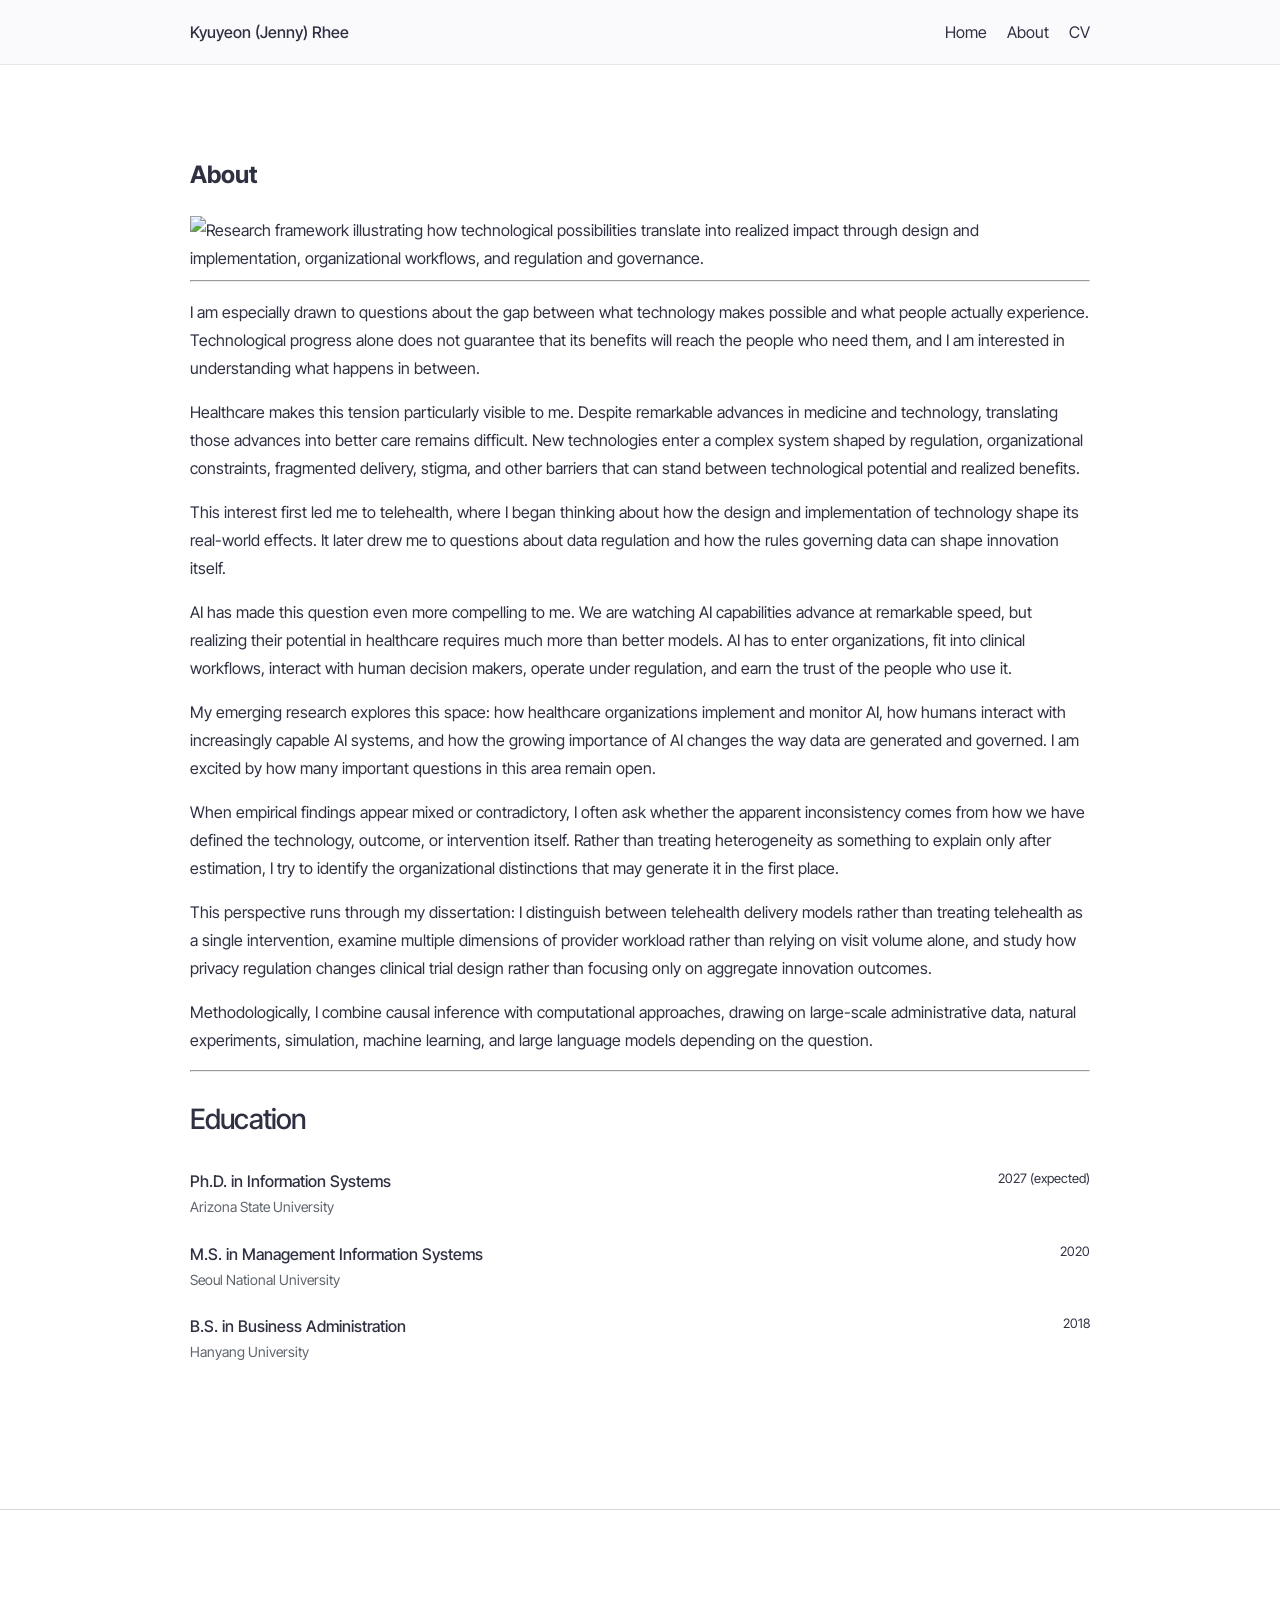
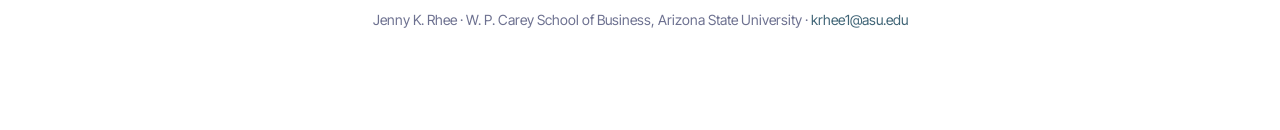
==== about.html @ e957ba24 "Create about.html" ====
<!DOCTYPE html>
<html lang="en">

<head>
  <meta charset="UTF-8" />
  <meta name="viewport" content="width=device-width, initial-scale=1.0" />

  <title>About | Kyuyeon (Jenny) Rhee</title>

  <meta
    name="description"
    content="About Kyuyeon (Jenny) Rhee, Ph.D. candidate in Information Systems at Arizona State University."
  />

  <meta name="author" content="Kyuyeon Jenny Rhee" />

  <!-- Fonts -->
  <link rel="preconnect" href="https://fonts.googleapis.com" />
  <link rel="preconnect" href="https://fonts.gstatic.com" crossorigin />

  <link
    href="https://fonts.googleapis.com/css2?family=Inter+Tight:wght@100..900&display=swap"
    rel="stylesheet"
  />

  <!-- Main CSS -->
  <link rel="stylesheet" href="css/style.css" />

  <!-- Font Awesome -->
  <link
    rel="stylesheet"
    href="https://cdnjs.cloudflare.com/ajax/libs/font-awesome/6.5.0/css/all.min.css"
  />

  <!-- Favicon -->
  <link rel="icon" type="image/png" sizes="96x96" href="favicon-96x96.png" />
  <link rel="apple-touch-icon" href="apple-touch-icon.png" />
  <link rel="icon" type="image/png" sizes="192x192" href="icon-192.png" />
  <link rel="icon" type="image/png" sizes="512x512" href="icon-512.png" />
</head>


<body>

  <!-- Navigation -->
  <nav>
    <div class="nav-inner">

      <a href="index.html" class="nav-brand">
        Kyuyeon (Jenny) Rhee
      </a>

      <ul class="nav-links">
        <li>
          <a href="index.html">Home</a>
        </li>

        <li>
          <a href="about.html" class="active">About</a>
        </li>

        <li>
          <a href="cv.html">CV</a>
        </li>
      </ul>

    </div>
  </nav>


  <!-- Main Content -->
  <main class="page-content">

    <div class="container">

      <section class="about-page fade-in">

        <h1>About</h1>

<div class="about-framework">
  <img
    src="images/research-framework.png"
    alt="Research framework illustrating how technological possibilities translate into realized impact through design and implementation, organizational workflows, and regulation and governance."
  />
</div>

<hr class="about-divider">

        <div class="about-placeholder">

          <p>
            I am especially drawn to questions about the gap between what technology makes possible and what people actually experience. Technological progress alone does not guarantee that its benefits will reach the people who need them, and I am interested in understanding what happens in between.
          </p>

          <p>
            Healthcare makes this tension particularly visible to me. Despite remarkable advances in medicine and technology, translating those advances into better care remains difficult. New technologies enter a complex system shaped by regulation, organizational constraints, fragmented delivery, stigma, and other barriers that can stand between technological potential and realized benefits. 
          </p>

          <p>
            This interest first led me to telehealth, where I began thinking about how the design and implementation of technology shape its real-world effects. It later drew me to questions about data regulation and how the rules governing data can shape innovation itself.
          </p>

          <p>
            AI has made this question even more compelling to me. We are watching AI capabilities advance at remarkable speed, but realizing their potential in healthcare requires much more than better models. AI has to enter organizations, fit into clinical workflows, interact with human decision makers, operate under regulation, and earn the trust of the people who use it. 
          </p>

          <p>
            My emerging research explores this space: how healthcare organizations implement and monitor AI, how humans interact with increasingly capable AI systems, and how the growing importance of AI changes the way data are generated and governed. I am excited by how many important questions in this area remain open.
          </p>

          <p>
            When empirical findings appear mixed or contradictory, I often ask whether the apparent inconsistency comes from how we have defined the technology, outcome, or intervention itself. Rather than treating heterogeneity as something to explain only after estimation, I try to identify the organizational distinctions that may generate it in the first place.
          </p>

          <p>
            This perspective runs through my dissertation: I distinguish between telehealth delivery models rather than treating telehealth as a single intervention, examine multiple dimensions of provider workload rather than relying on visit volume alone, and study how privacy regulation changes clinical trial design rather than focusing only on aggregate innovation outcomes.
          </p>

          <p>
            Methodologically, I combine causal inference with computational approaches, drawing on large-scale administrative data, natural experiments, simulation, machine learning, and large language models depending on the question.
          </p>
        </div>


        <hr class="about-divider">

          <section class="about-education">
            <h2>Education</h2>

            <div class="edu-item">
              <div class="edu-main">
                <div class="edu-degree">Ph.D. in Information Systems</div>
                <div class="edu-school">Arizona State University</div>
              </div>
              <div class="edu-year">2027 (expected)</div>
            </div>

            <div class="edu-item">
              <div class="edu-main">
                <div class="edu-degree">M.S. in Management Information Systems</div>
                <div class="edu-school">Seoul National University</div>
              </div>
              <div class="edu-year">2020</div>
            </div>

            <div class="edu-item">
              <div class="edu-main">
                <div class="edu-degree">B.S. in Business Administration</div>
                <div class="edu-school">Hanyang University</div>
              </div>
              <div class="edu-year">2018</div>
            </div>
        
              </section>

            </div>

          </main>


  <!-- Footer -->
  <footer>
    <div class="container">

      <p>
        Jenny K. Rhee · W. P. Carey School of Business,
        Arizona State University ·
        <a href="mailto:krhee1@asu.edu">
          krhee1@asu.edu
        </a>
      </p>

    </div>
  </footer>


  <!-- Fade-in animation -->
  <script>
    const observer = new IntersectionObserver((entries) => {
      entries.forEach((entry) => {
        if (entry.isIntersecting) {
          entry.target.classList.add("visible");
          observer.unobserve(entry.target);
        }
      });
    }, {
      threshold: 0.15
    });

    document.querySelectorAll(".fade-in").forEach((el) => {
      observer.observe(el);
    });
  </script>

</body>

</html>
---- css/style.css ----
:root {
  --section-spacing: 64px;

  /* Base */
  --color-bg: #FFFFFF; /* white */
  --color-surface: #FFFFFF;
  --color-surface-muted: #FAFAFA;

  /* Text */
  --color-text: #2F3142; /* charcoal */
  --color-text-muted: #6D7190; /* light charcoal */
  --color-text-subtle: #9A9AA7; /* gray */

  /* Accent */
  --color-accent: #5F7595; /* dusty blue */
  --color-accent-strong: #4E6484; /* terracotta */

  /* Borders */
  --color-border: #E5E7EB; /* light grayish blue */
  --color-border-soft: #E1E5EC; /* light cyan blue */
  --color-border-subtle: #ECEEF2; /* light cyan blue */

  /* Effects */
  --color-overlay: rgba(0, 0, 0, 0.35);
}

body {
  margin: 0;
  font-family: 'Inter Tight', -apple-system, BlinkMacSystemFont, 
    'Segoe UI', Roboto, sans-serif;
  color: var(--color-text);
  background-color: var(--color-bg);
  padding-top: 70px;
  font-weight: 400;
  line-height: 1.75;
}

.container {
  width: min(900px, calc(100% - 80px));
  margin: 0 auto;
  /* padding: 60px 24px; */
  padding: 64px 0;
}


section {
  margin-top: var(--section-spacing);
}

section:first-of-type {
  margin-top: 0;
}


/* Navigation */
nav {
  top: 0;
  width: 100%;

  position: fixed;

  backdrop-filter: blur(8px);
  background-color: rgba(250, 250, 252, 0.88);

  border-bottom: 1px solid var(--color-border);
  z-index: 1000;
}

.nav-inner {
  width: min(900px, calc(100% - 80px));
  margin: 0 auto;
  display: flex;
  justify-content: space-between;
  align-items: center;
  padding: 18px 0;
}

.nav-brand {
  color: var(--color-text);
  text-decoration: none;
  font-weight: 500;
}

.nav-links {
  list-style: none;
  display: flex;
  gap: 20px;
  margin: 0;
  padding: 0;
}

.nav-links a {
  color: var(--color-text);
  text-decoration: none;
}

.nav-links a,
.contact-links a {
  transition: color 0.2s ease;
}

.nav-links a:hover {
  color: var(--color-accent);
}


section {
  margin-top: 80px;
}

section:first-of-type {
  margin-top: 0;
}

/* Hero Section */
.home-layout {
  display: grid;
  grid-template-columns: 190px minmax(0, 1fr);
  gap: 42px;
  align-items: start;
}

.home-photo {
  display: flex;
  flex-direction: column;
  align-items: center;
}


.home-photo img {
  width: 190px;
  display: block;
  border-radius: 16px;
  box-shadow: 0 7px 18px rgba(0,0,0,0.07);
}

.home-main {
  min-width: 0;
}

.home-info {
  flex: 1;
  min-width: 0;
  padding-top: 8px;
}

.home-info h1 {
  margin-top: 0;
  margin-bottom: 6px;
  font-size: 2rem;
  font-weight: 500;
  letter-spacing: -0.055em;
  line-height: 1.05;
  color: var(--color-accent-strong);
}

.title,
.affiliation {
  font-weight: 300;
  letter-spacing: -0.01em;
  line-height: 1.25;
  color: var(--color-text);
}

.title {
  margin: 0 0 2px;
  font-size: 18px;
}

.affiliation {
  margin: 0;
}

.committee {
  margin: 4px 0 0;
  font-weight: 300;
  line-height: 1.4;
}

.job-market {
  margin: 4px 0 0;
  font-weight: 500;
  line-height: 1.35;
  color: var(--color-accent-strong);
}

h1,h2,h3,h4,h5,h6 {
    font-family: inherit;
}

h2 {
  color: var(--color-muted);
  font-weight: 500;
  position: relative;
  font-size: 1.75rem;
  letter-spacing: -0.03em;
}



.bio {
  margin-top: 22px;
  max-width: 820px;
  font-size: 17px;
  font-weight: 300;
  line-height: 1.55;
  letter-spacing: -0.015em;
  color: var(--color-text);
}

.bio p {
  margin: 0 0 18px;
}

.bio strong {
  font-weight: 500;
}

.bio + .bio {
  margin-top: 14px;
}

.contact-note {
  margin-top: 20px;
  font-size: 14px;
  color: var(--color-text-muted);
  line-height: 1.6;
}

/* Buttons / Links */
.contact-links {
  margin-top: 18px;
  display: flex;
  gap: 18px;
}
.contact-links a {
  text-decoration: none;
  color: var(--color-accent);
  font-weight: 500;
  transition: color 0.2s ease, opacity 0.2s ease;
}

.contact-links a:hover {
  color: var(--color-accent-strong);
  text-decoration: underline;
}

/* Sections */

.home-section h2 {
  color: #3F6476;
  font-weight: 500;
  position: relative;
}

.home-section h2::after {
  content: "";
  display: block;
  width: 32px;
  height: 2px;
  background: #DDE5EA;
  margin-top: 6px;
}

/* Research */
.research-item {
  line-height: 1.6;
}

.research-summary {
  margin-top: 10px;
  color: #4A4F55;
}


.section-divider {
  width: 60%;
  margin: 40px auto;
  border-top: 1px solid var(--color-border-subtle);
}

/* Footer */
footer {
  margin-top: 60px;
  padding: 20px;
  text-align: center;
  font-size: 14px;
  color: var(--color-text-muted);
  border-top: 1px solid #D8DAD6;
}

footer a {
  color: #3F6476;
  text-decoration: none;
}

footer a:hover {
  text-decoration: underline;
}

/* Responsive */
@media (max-width: 768px) {
  nav {
    backdrop-filter: blur(6px);
  }

  .nav-inner {
    width: calc(100% - 32px);
    padding: 12px 0;
    align-items: flex-start;
  }

  .nav-brand {
    font-size: 0.95rem;
    line-height: 1.2;
  }

  .nav-links {
    gap: 6px;
  }

  .nav-links a {
    font-size: 0.95rem;
    line-height: 1.2;
  }
  .nav-menu-overlay {
    padding: 12px 16px;
  }

  .nav-menu-content {
    padding: 12px 0;
  }
  .home-hero {
    flex-direction: column;
    align-items: center;
  }

  .home-photo img {
    width: 175px;
  }
  body {
    padding-top: 56px;
  }
  }
}

/* Animations */
.fade-in {
  opacity: 0;
  transform: translateY(10px);
  transition: opacity 0.8s ease, transform 0.8s ease;
}

.fade-in.visible {
  opacity: 1;
  transform: translateY(0);
}

@keyframes fadeIn {
  to {
    opacity: 1;
    transform: translateY(0);
  }
}

.topic-chips {
  margin-top: 18px;
  display: flex;
  flex-wrap: wrap;
  gap: 10px;
}

.chip {
  font-size: 11.5px;
  letter-spacing: 0.05em;
  text-transform: uppercase;
  color: var(--color-text-muted);
}

.chip::after {
  content: "·";
  margin-left: 10px;
  color: #B8C2D0;
}

.chip:last-child::after {
  content: "";
}

.education {
  margin-top: 50px;
}

.edu-item {
  display: flex;
  justify-content: space-between;
  align-items: flex-start;
  margin-bottom: 20px;
}

.edu-main {
  max-width: 75%;
}

.edu-degree {
  font-weight: 500;
}

.edu-school {
  font-size: 14px;
  color: #5F656B;
}

.edu-year {
  font-size: 13px;
}

<!--research-->
.research-list {
  display: flex;
  flex-direction: column;
}

.research-card {
  margin-bottom: 28px;
  padding: 28px 30px 24px;
  border: 1px solid var(--color-border-soft);
  border-radius: 14px;
  background: var(--color-surface);
  transition: border-color 0.2s ease, box-shadow 0.2s ease;
}

.research-card:last-child {
  margin-bottom: 0;
}

.research-card:hover {
  border-color: #C7D0DC;
  box-shadow: 0 8px 28px rgba(0, 0, 0, 0.05);
}

.research-card.featured {
  border-color: #B7C5D6;
}

.research-card.jmp {
  border-color: #9FB3C9;
}

.research-card h3 {
  margin: 0 0 16px;
  max-width: 850px;
  font-size: 1.15rem;
  font-weight: 550;
  line-height: 1.4;
  letter-spacing: -0.02em;
  color: var(--color-text);
}


.research-badges {
  display: flex;
  align-items: center;
  gap: 8px;
  flex-wrap: wrap;
  margin: 0px 0 18px;
}

.status-badge {
  display: inline-flex;
  align-items: center;
  padding: 6px 10px;
  border-radius: 7px;
  font-size: 14px;
  line-height: 1.2;
  letter-spacing: 0.01em;
  font-weight: 650;
  color: #355A7C;
  background: #DDE8F2;
}

.status-badge.accepted {
  color: #355A7C;
  background: #DDE8F2;
}

.jmp-badge {
  color: #355A7C;
  background: #DDE8F2;
}

.research-authors {
  margin: 0;
  font-size: 13.5px;
  line-height: 1.5;
  color: var(--color-text-muted);
}

.research-authors strong {
  font-weight: 600;
  color: var(--color-text);
}

.research-authors a {
  color: inherit;
  text-decoration: none;
}

.research-authors a:hover {
  color: var(--color-accent);
  text-decoration: underline;
}

.research-bottom {
  display: flex;
  align-items: center;
  justify-content: space-between;
  gap: 20px;
  margin-top: 20px;
}

.research-venue {
  font-size: 12.5px;
  color: var(--color-text-subtle);
}

.abstract-toggle {
  border: 0;
  padding: 0;
  background: transparent;
  font: inherit;
  font-size: 13px;
  font-weight: 500;
  color: var(--color-accent);
  cursor: pointer;
  white-space: nowrap;
}

.abstract-toggle:hover {
  color: var(--color-accent-strong);
}

.abstract-toggle span {
  display: inline-block;
  margin-left: 5px;
}

.abstract-content {
  display: none;
  margin-top: 22px;
  padding-top: 20px;
  border-top: 1px solid var(--color-border-subtle);
  max-width: 900px;
}

.research-card.expanded .abstract-content {
  display: block;
}

.news {
  margin-top: 64px;
}

.news h2 {
  margin-bottom: 34px;
}

.news-upcoming {
  margin-bottom: 24px;
}

.news-year {
  margin-bottom: 36px;
}

.news h3 {
  margin: 0 0 14px;
  font-size: 1.1rem;
  font-weight: 600;
  color: var(--color-accent-strong);
}

.news-list {
  list-style: none;
  margin: 0;
  padding: 0;
}

.news-list li {
  display: grid;
  grid-template-columns: 115px minmax(0, 1fr);
  column-gap: 16px;
  align-items: start;
  margin-bottom: 10px;
  font-size: 17px;
  line-height: 1.6;
}

.news-list li::before {
  position: absolute;
  left: 0;
  color: var(--color-text-muted);
}

.news-date {
  color: var(--color-text-muted);
  font-weight: 450;
  white-space: nowrap;
}

.news-list a {
  color: var(--color-accent-strong);
  text-decoration: none;
}

.news-list a:hover {
  text-decoration: underline;
}

.news-invitation {
  max-width: 100%;
  margin-top: 42px;
  font-size: 17px;
  line-height: 1.65;
}

.abstract-content p {
  margin: 0 0 12px;
  font-size: 16px;
  line-height: 1.75;
  color: #444A52;
}

.abstract-content p:last-child {
  margin-bottom: 0;
}

body.modal-open {
  overflow: hidden;
}



html {
  scroll-behavior: smooth;
}

section {
  scroll-margin-top: 90px; /* clears the fixed nav */
}
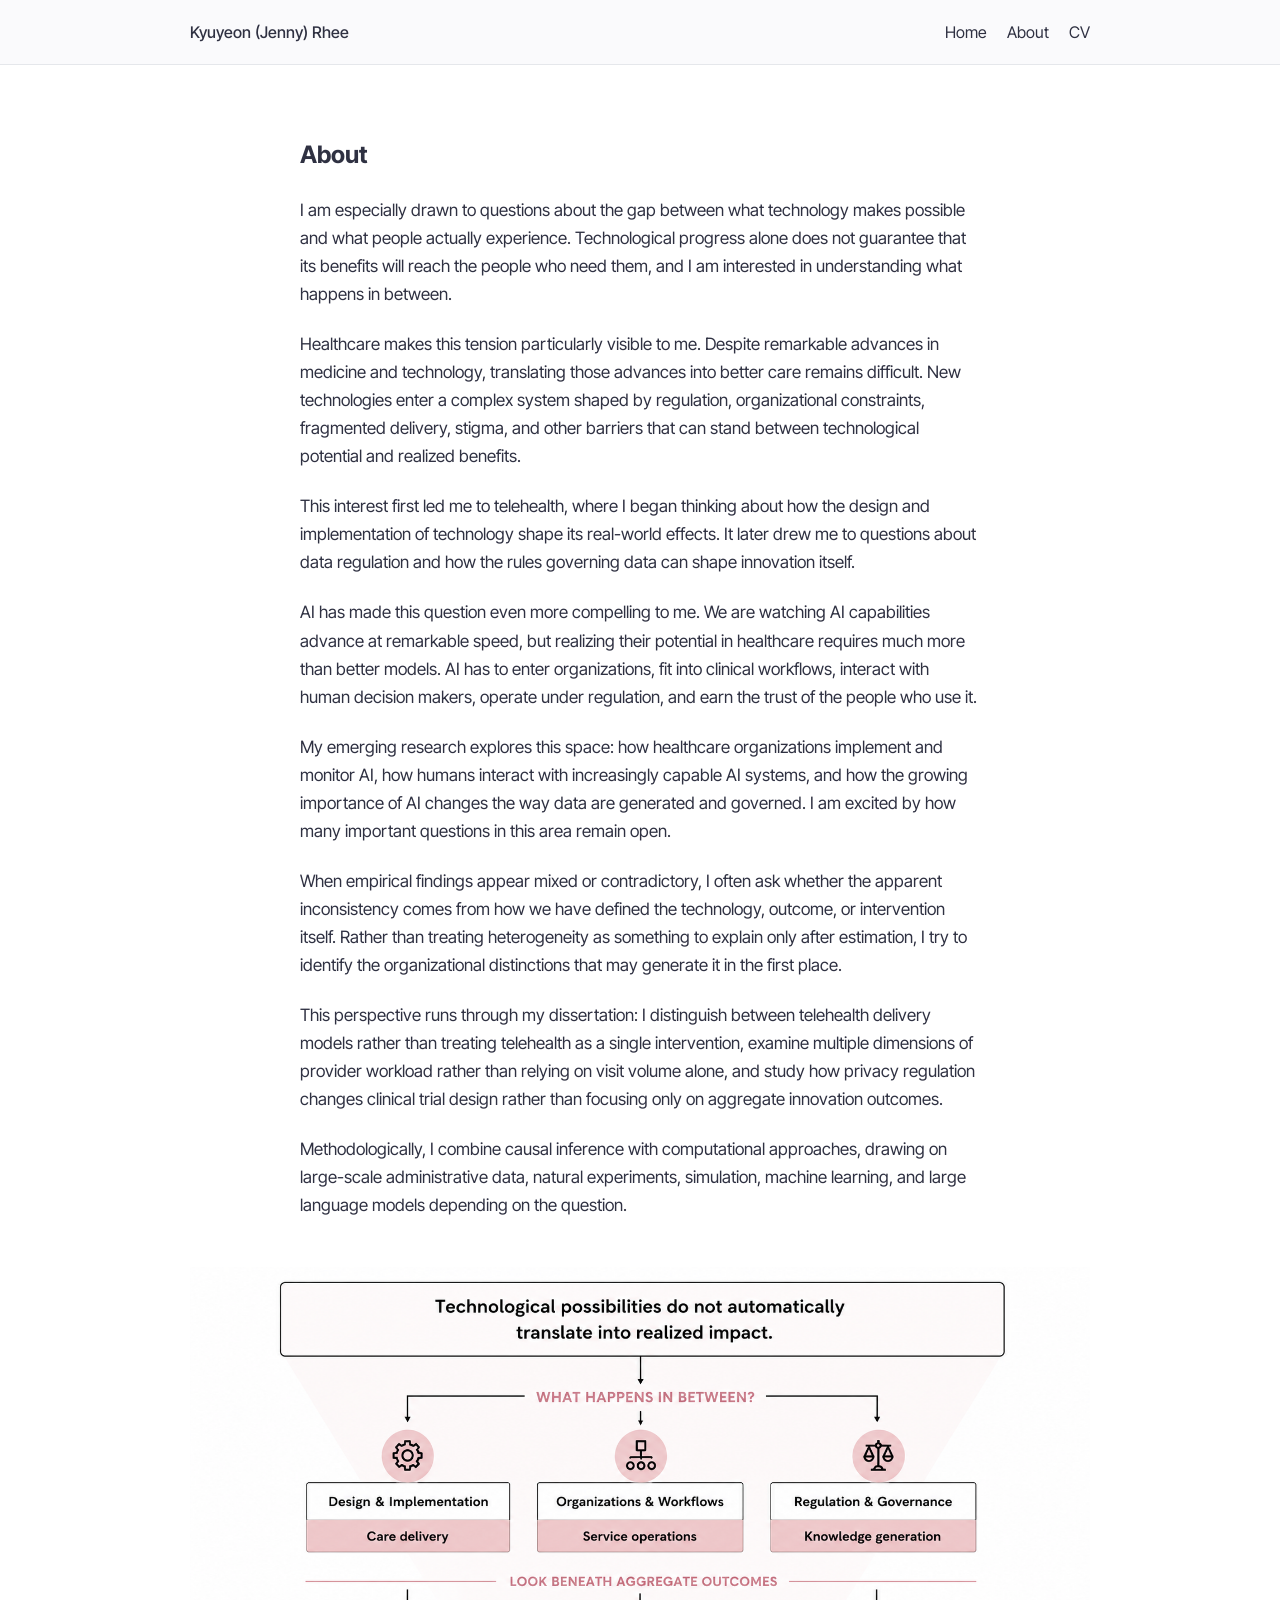
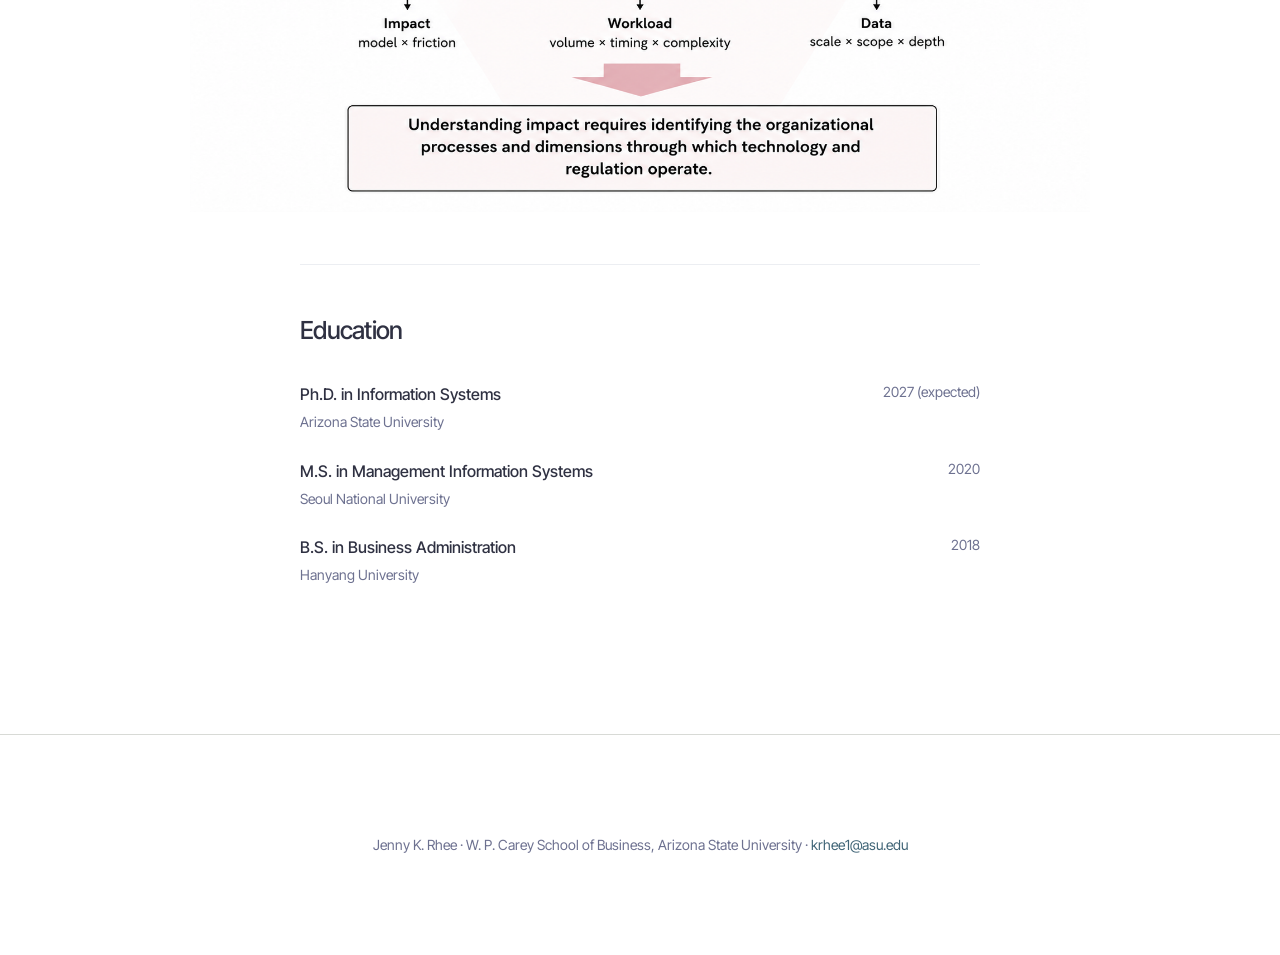
==== commit 26343616: "Update about.html" ====
--- a/about.html
+++ b/about.html
@@ -77,17 +77,7 @@
 
         <h1>About</h1>
 
-<div class="about-framework">
-  <img
-    src="images/research-framework.png"
-    alt="Research framework illustrating how technological possibilities translate into realized impact through design and implementation, organizational workflows, and regulation and governance."
-  />
-</div>
-
-<hr class="about-divider">
-
-        <div class="about-placeholder">
-
+<div class="about-placeholder">
           <p>
             I am especially drawn to questions about the gap between what technology makes possible and what people actually experience. Technological progress alone does not guarantee that its benefits will reach the people who need them, and I am interested in understanding what happens in between.
           </p>
@@ -122,7 +112,14 @@
         </div>
 
 
-        <hr class="about-divider">
+<div class="about-framework">
+  <img
+    src="images/research-framework.png"
+    alt="Research framework illustrating how technological possibilities translate into realized impact through design and implementation, organizational workflows, and regulation and governance."
+  />
+</div>
+
+<hr class="about-divider">
 
           <section class="about-education">
             <h2>Education</h2>
--- a/css/style.css
+++ b/css/style.css
@@ -124,6 +124,7 @@
   display: flex;
   flex-direction: column;
   align-items: center;
+  padding-top: 0;
 }
 
 
@@ -141,7 +142,7 @@
 .home-info {
   flex: 1;
   min-width: 0;
-  padding-top: 8px;
+  padding-top: 0;
 }
 
 .home-info h1 {
@@ -199,7 +200,7 @@
 
 
 .bio {
-  margin-top: 22px;
+  margin-top: 38px;
   max-width: 820px;
   font-size: 17px;
   font-weight: 300;
@@ -648,3 +649,92 @@
 section {
   scroll-margin-top: 90px; /* clears the fixed nav */
 }
+
+
+/* About */
+.about-page {
+  max-width: 680px;
+  margin-left: auto;
+  margin-right: auto;
+}
+
+.about-framework {
+  width: 900px;
+  max-width: calc(100vw - 80px);
+
+  margin-top: 48px;
+  margin-bottom: 48px;
+
+  position: relative;
+  left: 50%;
+  transform: translateX(-50%);
+}
+
+.about-framework img {
+  display: block;
+  width: 100%;
+  height: auto;
+}
+
+.about-divider {
+  margin: 52px 0 44px;
+  border: 0;
+  border-top: 1px solid var(--color-border-subtle);
+}
+
+.about-education {
+  margin-top: 0;
+}
+
+.about-education h2 {
+  margin: 0 0 28px;
+  font-size: 1.55rem;
+}
+
+.about-education .edu-item {
+  display: flex;
+  justify-content: space-between;
+  align-items: flex-start;
+  margin-bottom: 22px;
+}
+
+.about-education .edu-degree {
+  font-size: 16px;
+  font-weight: 500;
+}
+
+.about-education .edu-school {
+  margin-top: 2px;
+  font-size: 14px;
+  color: var(--color-text-muted);
+}
+
+.about-education .edu-year {
+  margin-left: 24px;
+  font-size: 14px;
+  color: var(--color-text-muted);
+  white-space: nowrap;
+}
+
+.about-page h1 {
+  margin-top: 0;
+}
+
+.about-placeholder {
+  width: 100%;
+}
+
+.about-placeholder p {
+  margin: 0 0 22px;
+  font-size: 17px;
+  line-height: 1.65;
+}
+
+@media (max-width: 768px) {
+  .about-framework {
+    width: calc(100vw - 32px);
+    max-width: none;
+    margin-top: 36px;
+    margin-bottom: 36px;
+  }
+}
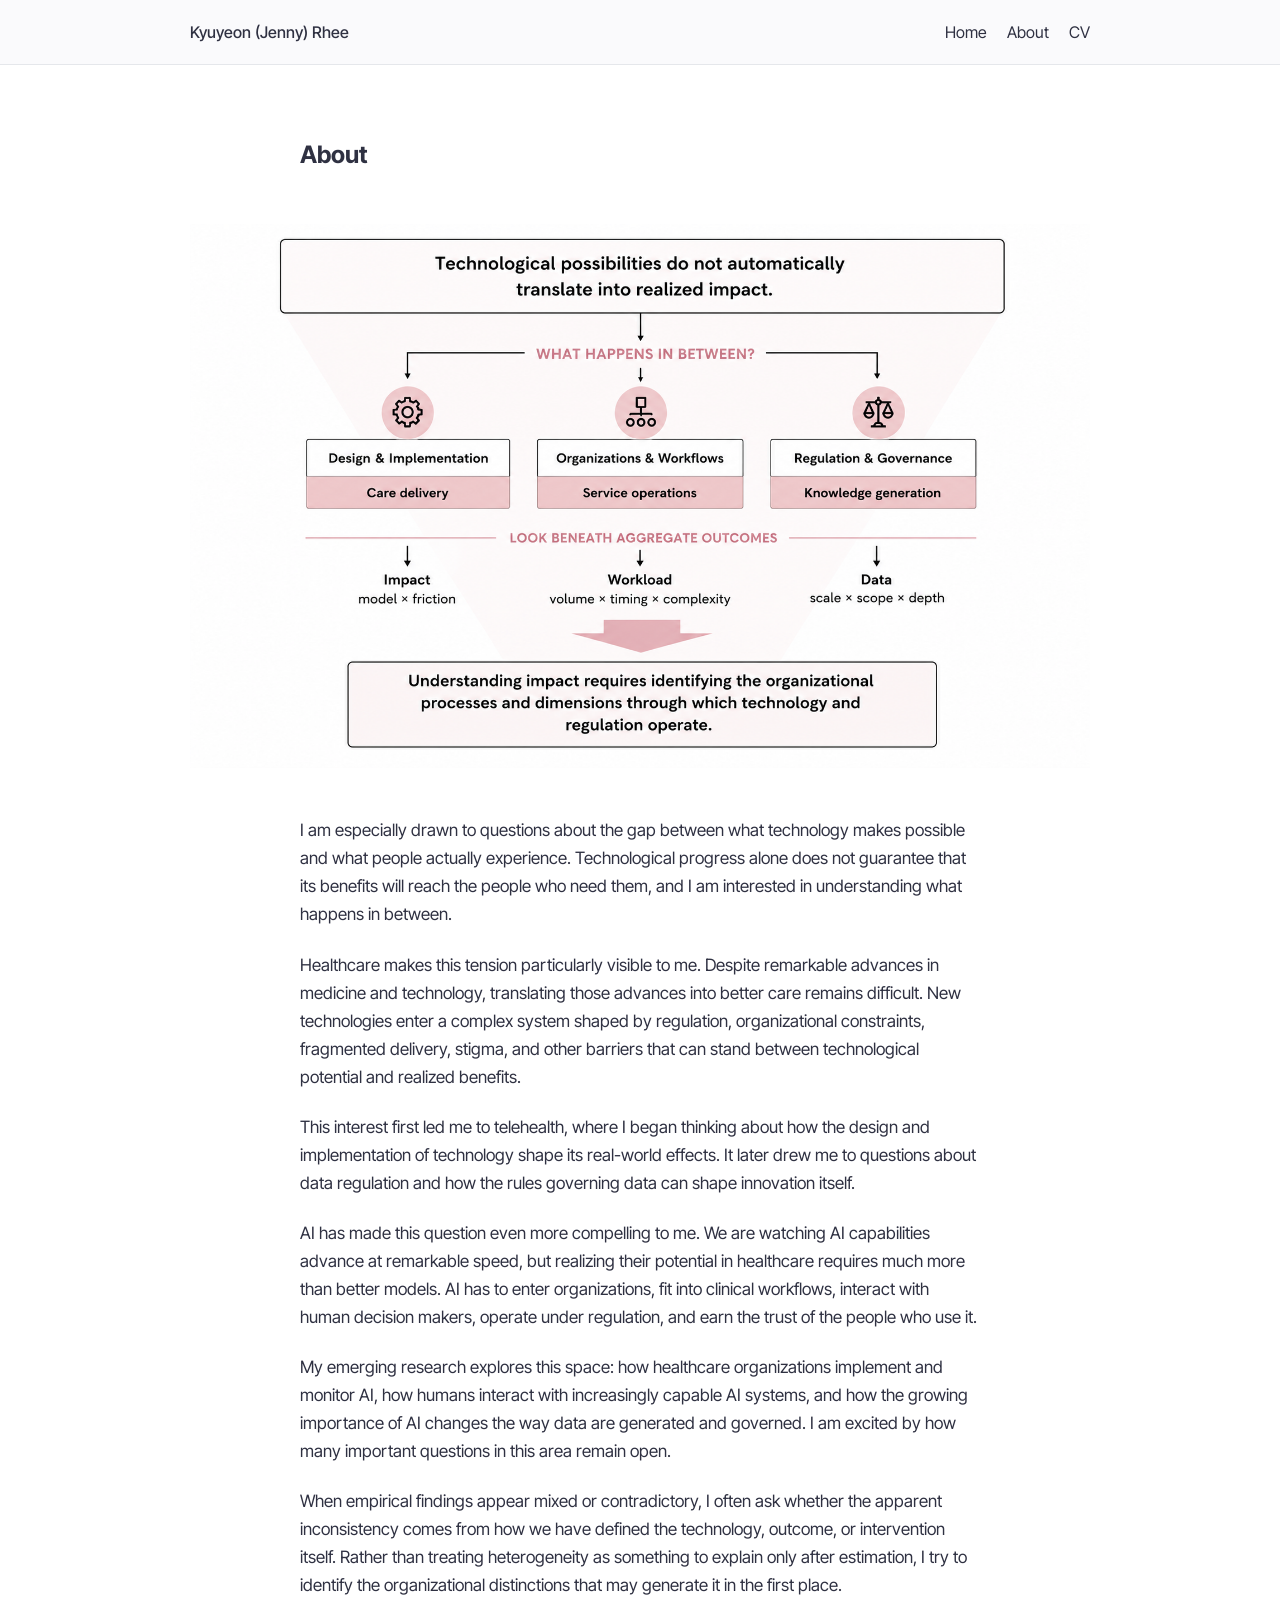
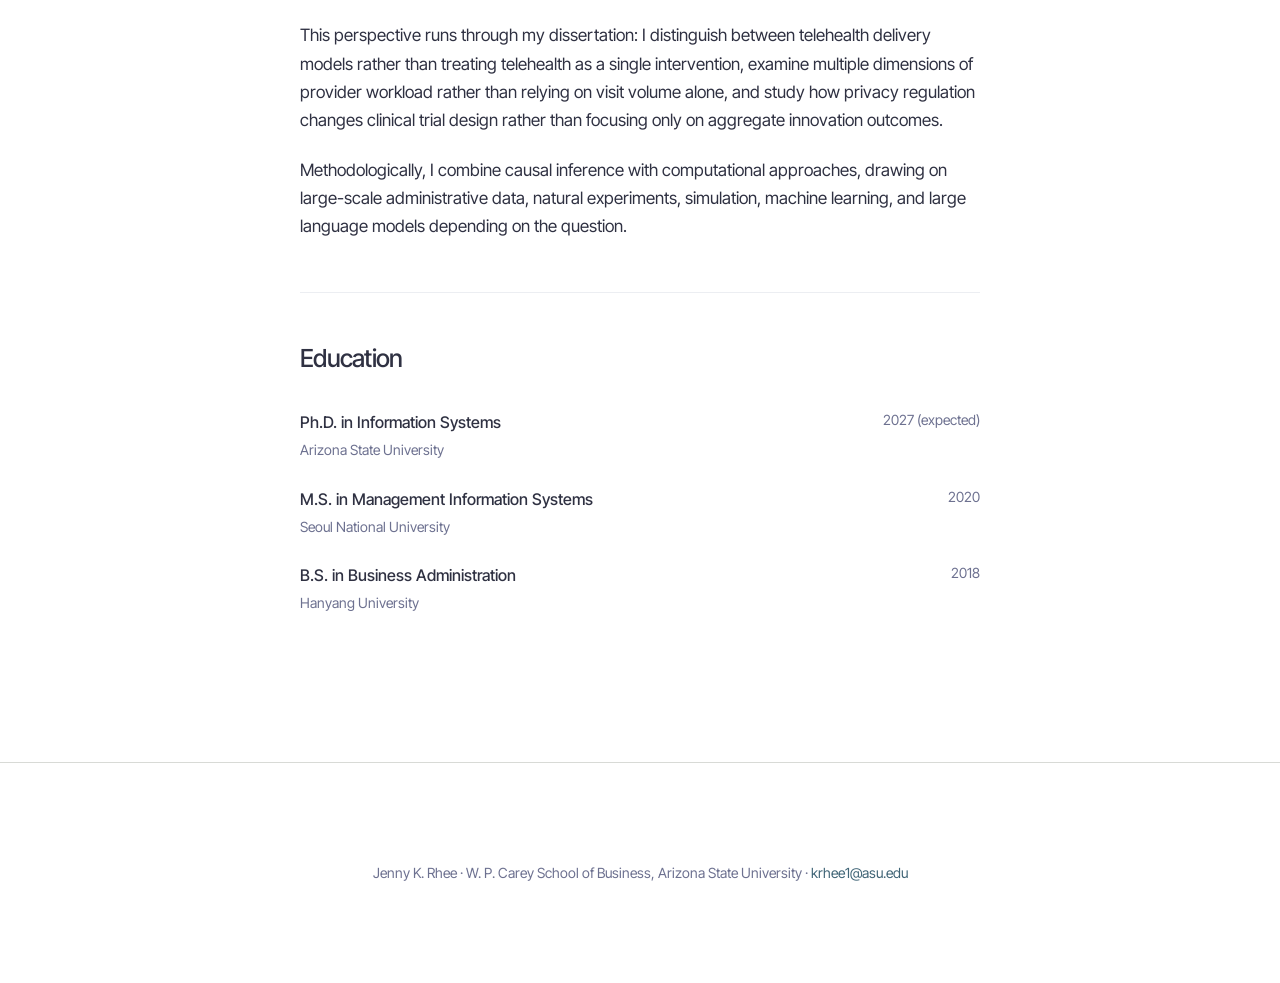
==== commit 78028db3: "Update about.html" ====
--- a/about.html
+++ b/about.html
@@ -77,6 +77,13 @@
 
         <h1>About</h1>
 
+<div class="about-framework">
+  <img
+    src="images/research-framework.png"
+    alt="Research framework illustrating how technological possibilities translate into realized impact through design and implementation, organizational workflows, and regulation and governance."
+  />
+</div>
+        
 <div class="about-placeholder">
           <p>
             I am especially drawn to questions about the gap between what technology makes possible and what people actually experience. Technological progress alone does not guarantee that its benefits will reach the people who need them, and I am interested in understanding what happens in between.
@@ -112,12 +119,7 @@
         </div>
 
 
-<div class="about-framework">
-  <img
-    src="images/research-framework.png"
-    alt="Research framework illustrating how technological possibilities translate into realized impact through design and implementation, organizational workflows, and regulation and governance."
-  />
-</div>
+
 
 <hr class="about-divider">
 
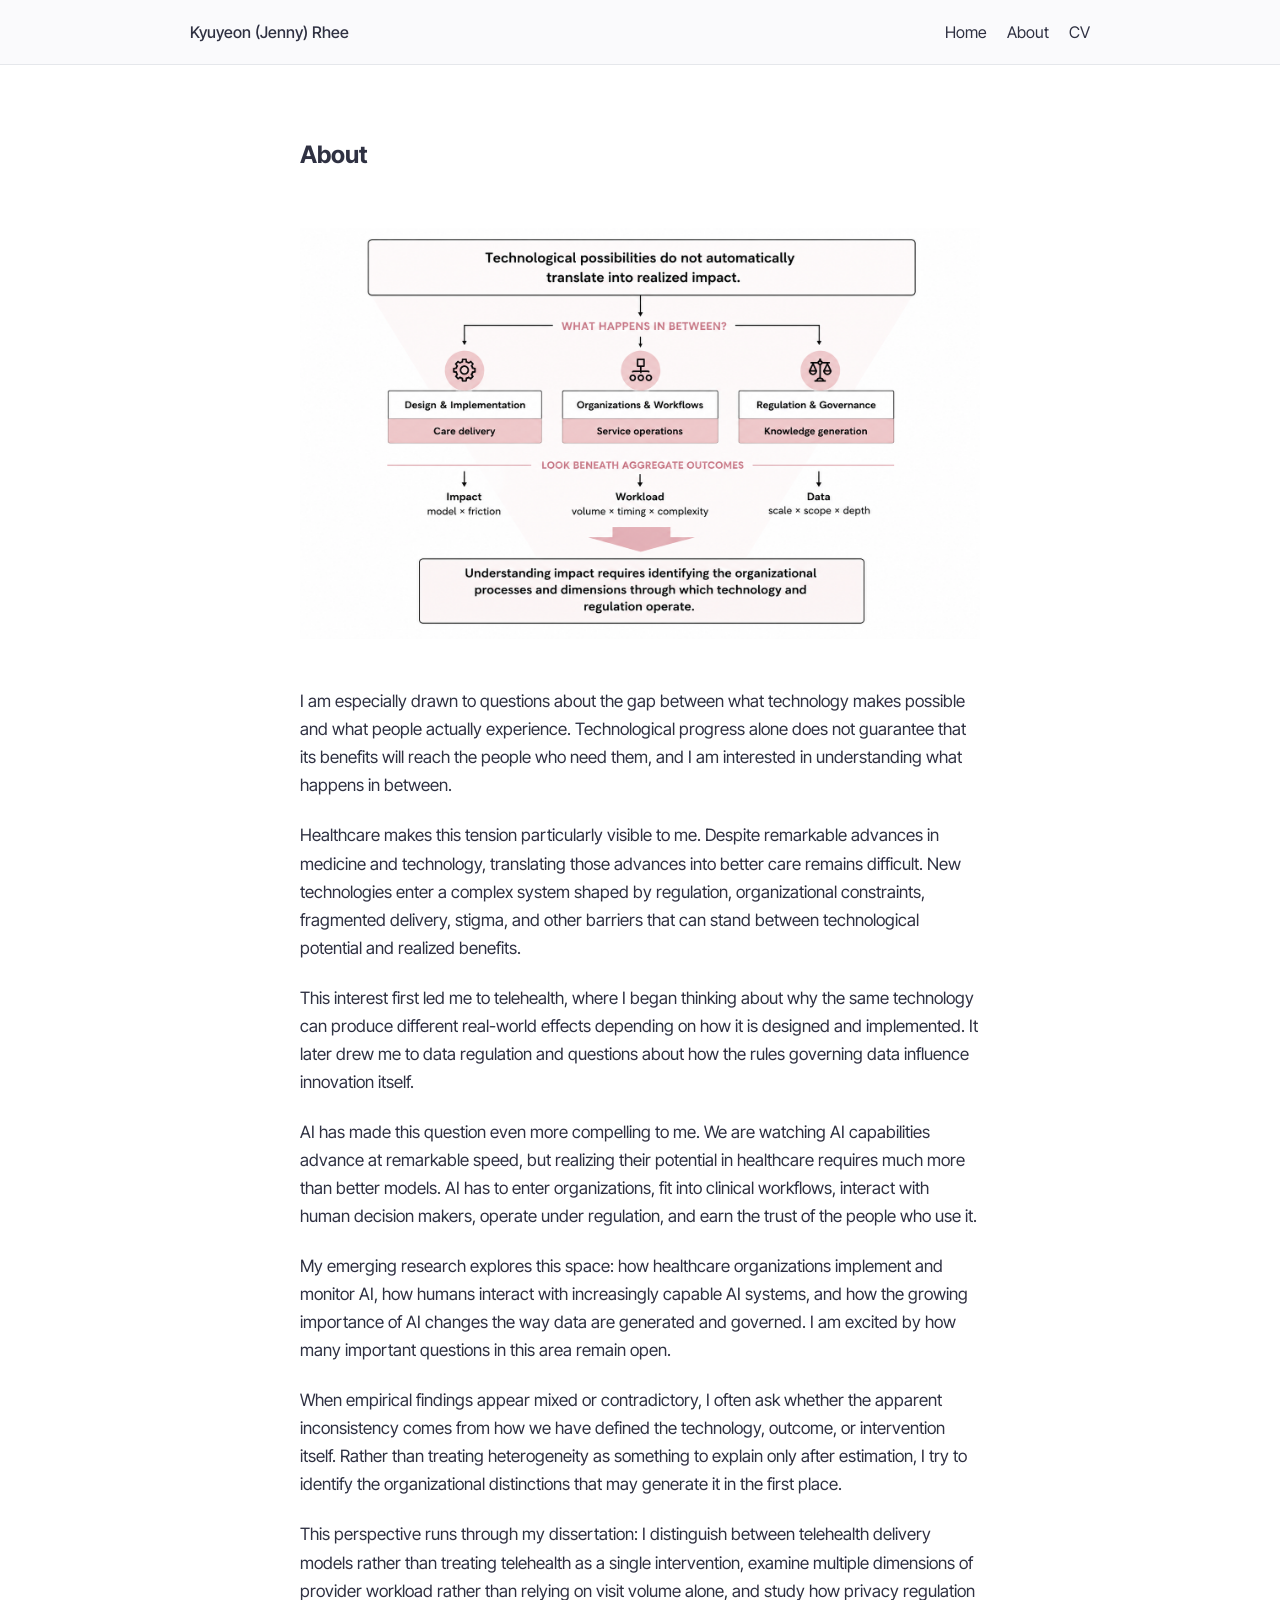
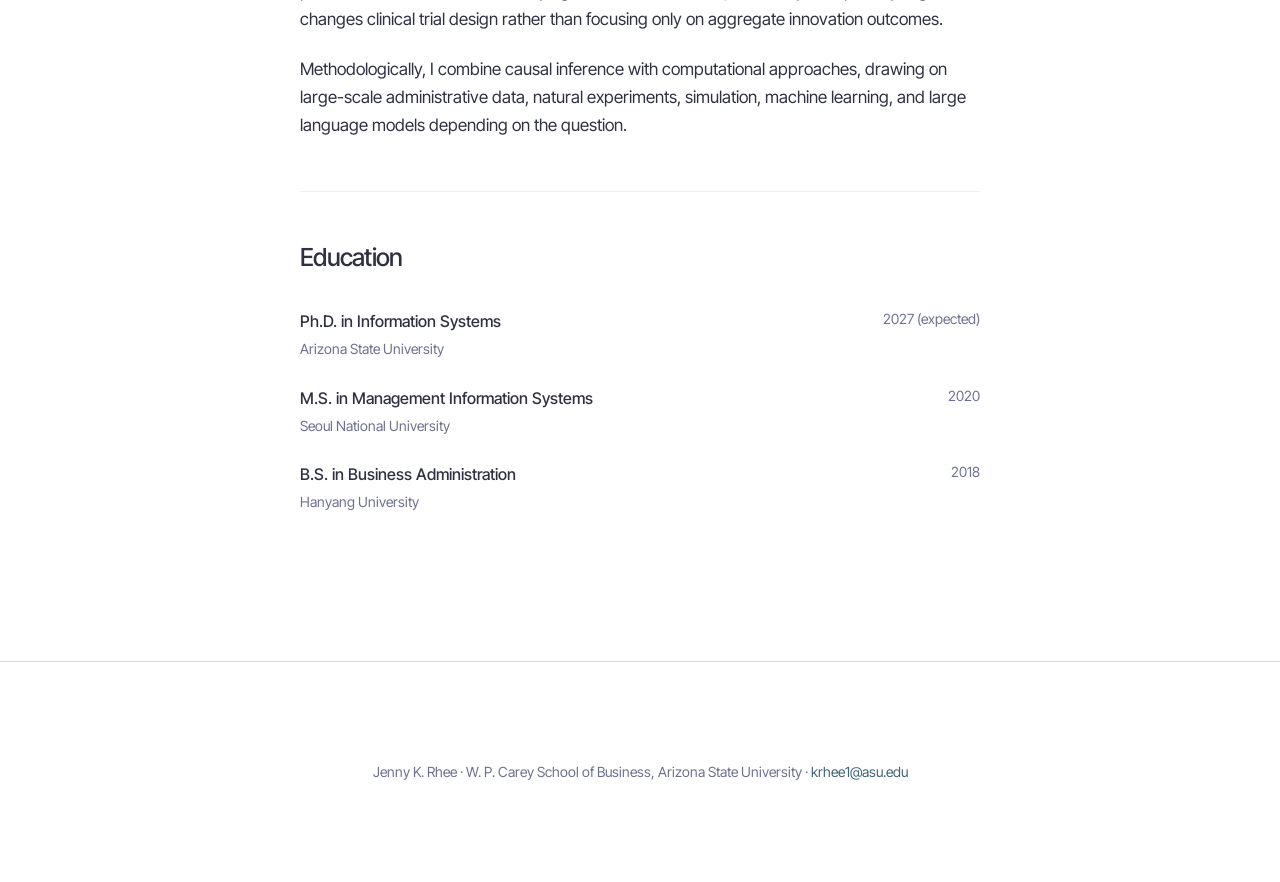
==== commit d5ca17e7: "Update about.html" ====
--- a/about.html
+++ b/about.html
@@ -94,7 +94,7 @@
           </p>
 
           <p>
-            This interest first led me to telehealth, where I began thinking about how the design and implementation of technology shape its real-world effects. It later drew me to questions about data regulation and how the rules governing data can shape innovation itself.
+            This interest first led me to telehealth, where I began thinking about why the same technology can produce different real-world effects depending on how it is designed and implemented. It later drew me to data regulation and questions about how the rules governing data influence innovation itself.
           </p>
 
           <p>
--- a/css/style.css
+++ b/css/style.css
@@ -658,16 +658,11 @@
   margin-right: auto;
 }
 
+
 .about-framework {
   width: 900px;
-  max-width: calc(100vw - 80px);
-
-  margin-top: 48px;
-  margin-bottom: 48px;
-
-  position: relative;
-  left: 50%;
-  transform: translateX(-50%);
+  max-width: 100%;
+  margin: 52px auto 48px;
 }
 
 .about-framework img {
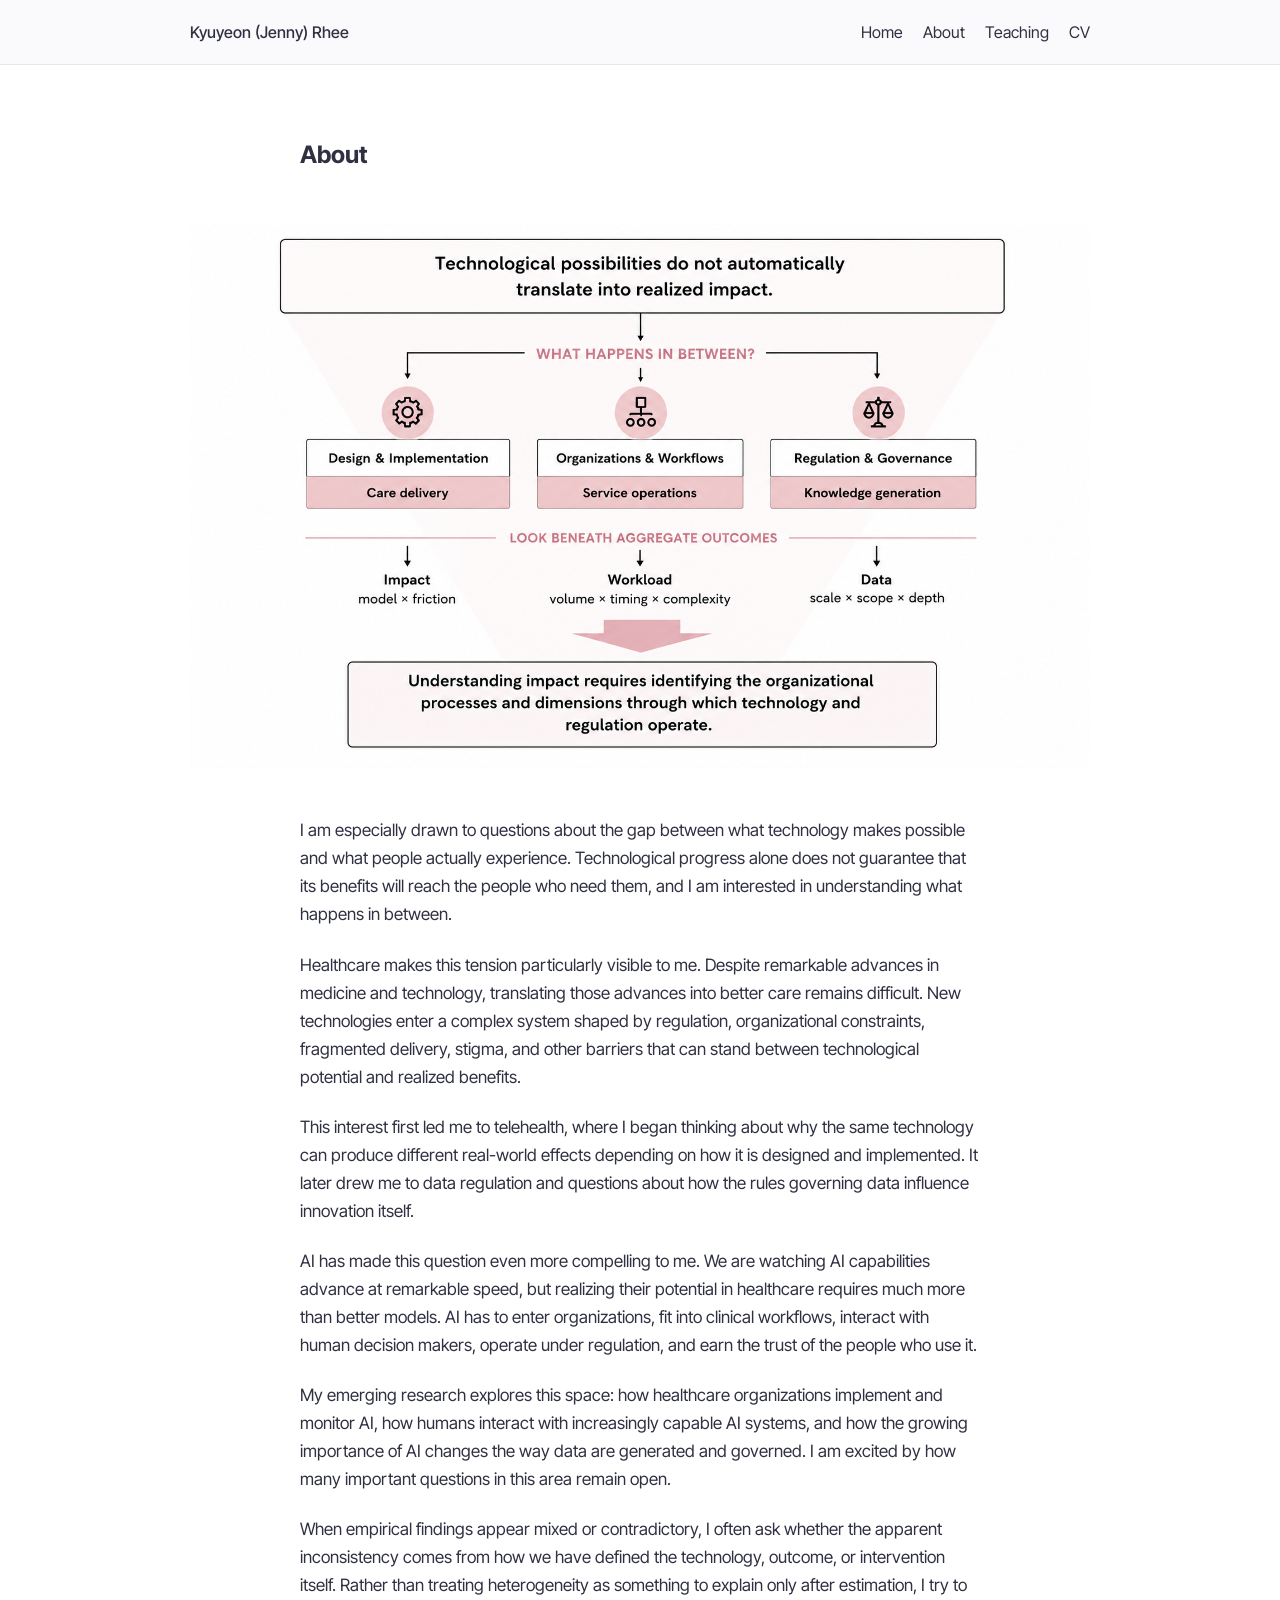
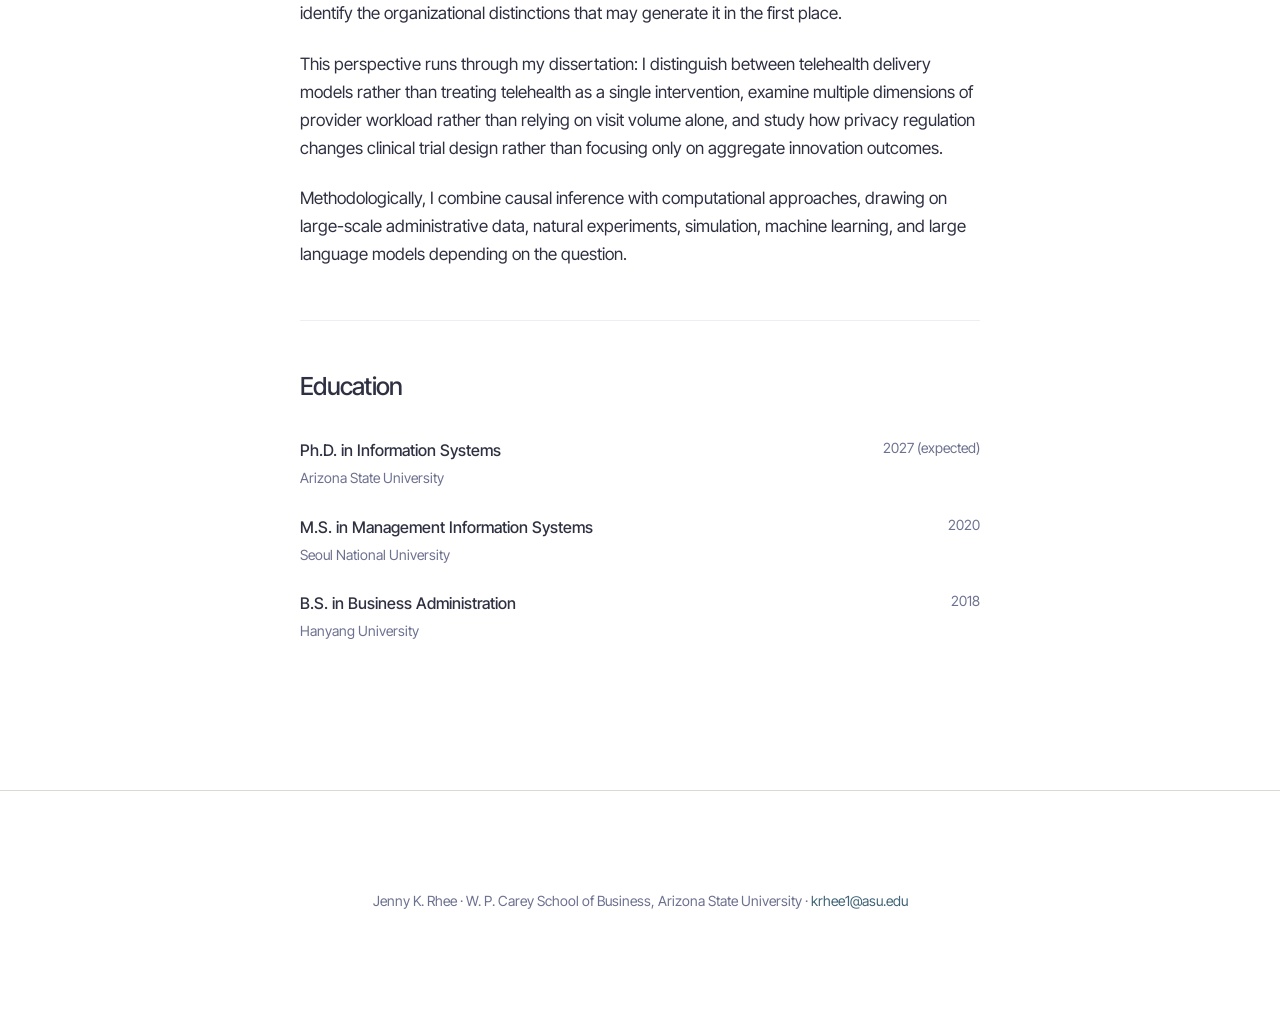
==== commit a0a4de93: "Update about.html" ====
--- a/about.html
+++ b/about.html
@@ -57,6 +57,10 @@
 
         <li>
           <a href="about.html" class="active">About</a>
+        </li>
+
+        <li>
+          <a href="teaching.html">Teaching</a>
         </li>
 
         <li>
--- a/css/style.css
+++ b/css/style.css
@@ -14,6 +14,7 @@
   /* Accent */
   --color-accent: #5F7595; /* dusty blue */
   --color-accent-strong: #4E6484; /* terracotta */
+  --color-event-accent: #B85C5C;
 
   /* Borders */
   --color-border: #E5E7EB; /* light grayish blue */
@@ -115,8 +116,8 @@
 /* Hero Section */
 .home-layout {
   display: grid;
-  grid-template-columns: 190px minmax(0, 1fr);
-  gap: 42px;
+  grid-template-columns: 250px minmax(0, 1fr);
+  gap: 36px;
   align-items: start;
 }
 
@@ -129,7 +130,9 @@
 
 
 .home-photo img {
-  width: 190px;
+  width: 250px;
+  height: auto;
+  object-fit: cover;
   display: block;
   border-radius: 16px;
   box-shadow: 0 7px 18px rgba(0,0,0,0.07);
@@ -490,6 +493,14 @@
   background: #DDE8F2;
 }
 
+.award-badge {
+  color: #8a6817;
+  background-color: #fbf7e8;
+  border: 1px solid #d6bd72;
+  font-weight: 600;
+  letter-spacing: 0.01em;
+}
+
 .research-authors {
   margin: 0;
   font-size: 13.5px;
@@ -563,19 +574,39 @@
 }
 
 .news h2 {
-  margin-bottom: 34px;
-}
-
-.news-upcoming {
-  margin-bottom: 24px;
+  margin: 0 0 18px;
+}
+
+.news-upcoming h3 {
+  color: var(--color-event-accent);
+  font-weight: 650;
+}
+
+.news-upcoming .news-date {
+  color: var(--color-text-muted);
+  font-weight: 500;
+}
+
+.news-upcoming .news-text {
+  color: var(--color-text);
+  font-weight: 400;
+}
+
+.news-upcoming .news-text a {
+  color: var(--color-event-accent);
+  font-weight: 600;
+  text-decoration: none;
+}
+
+.news-upcoming .news-text a:hover {
+  text-decoration: underline;
 }
 
 .news-year {
   margin-bottom: 36px;
 }
-
 .news h3 {
-  margin: 0 0 14px;
+  margin: 0 0 16px;
   font-size: 1.1rem;
   font-weight: 600;
   color: var(--color-accent-strong);
@@ -620,7 +651,7 @@
 
 .news-invitation {
   max-width: 100%;
-  margin-top: 42px;
+  margin: 0 0 48px;
   font-size: 17px;
   line-height: 1.65;
 }
@@ -658,11 +689,16 @@
   margin-right: auto;
 }
 
-
 .about-framework {
   width: 900px;
-  max-width: 100%;
-  margin: 52px auto 48px;
+  max-width: calc(100vw - 80px);
+
+  margin-top: 48px;
+  margin-bottom: 48px;
+
+  position: relative;
+  left: 50%;
+  transform: translateX(-50%);
 }
 
 .about-framework img {
@@ -733,3 +769,236 @@
     margin-bottom: 36px;
   }
 }
+
+
+/* =========================
+   Teaching Page
+   ========================= */
+
+.teaching-page {
+  width: 100%;
+  max-width: 900px;
+}
+
+.teaching-intro {
+  max-width: 900px;
+  margin-bottom: 56px;
+}
+
+.teaching-page > h1 {
+  margin: 0 0 34px;
+  font-size: 2.2rem;
+  font-weight: 600;
+  letter-spacing: -0.04em;
+}
+
+
+.teaching-intro p {
+  margin: 0;
+  font-size: 17px;
+  line-height: 1.7;
+  font-weight: 300;
+  letter-spacing: -0.01em;
+}
+
+.teaching-experience h2,
+.additional-teaching h2 {
+  margin-bottom: 28px;
+}
+
+.course-card {
+  margin-bottom: 34px;
+  padding: 28px 30px;
+  border: 1px solid var(--color-border-soft);
+  border-radius: 14px;
+  background: var(--color-surface);
+}
+
+.course-header {
+  display: flex;
+  justify-content: space-between;
+  align-items: flex-start;
+  gap: 24px;
+}
+
+.course-header h3 {
+  margin: 0 0 5px;
+  font-size: 1.18rem;
+  font-weight: 600;
+  line-height: 1.4;
+  letter-spacing: -0.02em;
+}
+
+.course-meta {
+  margin: 0;
+  font-size: 14px;
+  color: var(--color-text-muted);
+}
+
+.course-link {
+  flex-shrink: 0;
+  color: var(--color-accent);
+  text-decoration: none;
+  font-size: 14px;
+  font-weight: 500;
+}
+
+.course-link:hover {
+  color: var(--color-accent-strong);
+  text-decoration: underline;
+}
+
+.course-description {
+  margin: 22px 0 0;
+  font-size: 15.5px;
+  line-height: 1.65;
+  color: #4A4F55;
+}
+
+
+/* Evaluation */
+
+.teaching-evaluation {
+  display: grid;
+  grid-template-columns: repeat(4, minmax(0, 1fr));
+  gap: 0;
+
+  margin-top: 28px;
+  padding: 22px 0;
+
+  border-top: 1px solid var(--color-border-subtle);
+  border-bottom: 1px solid var(--color-border-subtle);
+}
+
+.evaluation-item {
+  display: flex;
+  flex-direction: column;
+  gap: 3px;
+
+  padding: 0 18px;
+
+  border-right: 1px solid var(--color-border-subtle);
+}
+
+.evaluation-item:first-child {
+  padding-left: 0;
+}
+
+.evaluation-item:last-child {
+  padding-right: 0;
+  border-right: 0;
+}
+
+.evaluation-score {
+  font-size: 1.28rem;
+  font-weight: 600;
+  line-height: 1.25;
+
+  color: var(--color-accent-strong);
+}
+
+.evaluation-score small {
+  font-size: 0.72em;
+  font-weight: 400;
+  color: var(--color-text-muted);
+}
+
+.evaluation-label {
+  margin-top: 3px;
+
+  font-size: 13px;
+  line-height: 1.35;
+  font-weight: 500;
+
+  color: var(--color-text);
+}
+
+.evaluation-benchmark {
+  margin-top: 2px;
+
+  font-size: 11.5px;
+  line-height: 1.35;
+
+  color: var(--color-text-subtle);
+}
+
+
+/* Additional teaching */
+
+.additional-teaching {
+  margin-top: 50px;
+}
+
+.teaching-history-item {
+  display: flex;
+  justify-content: space-between;
+  align-items: flex-start;
+  gap: 30px;
+  padding: 15px 0;
+  border-bottom: 1px solid var(--color-border-subtle);
+}
+
+.teaching-history-item:last-child {
+  border-bottom: 0;
+}
+
+.teaching-history-course {
+  font-weight: 500;
+  line-height: 1.45;
+}
+
+.teaching-history-meta {
+  margin-top: 2px;
+  font-size: 13.5px;
+  color: var(--color-text-muted);
+}
+
+.teaching-history-year {
+  flex-shrink: 0;
+  font-size: 13px;
+  color: var(--color-text-muted);
+}
+
+
+/* Teaching mobile */
+
+@media (max-width: 768px) {
+
+  .teaching-page {
+    max-width: 100%;
+  }
+
+  .course-card {
+    padding: 22px 20px;
+  }
+
+  .course-header {
+    flex-direction: column;
+    gap: 10px;
+  }
+
+  .teaching-evaluation {
+    grid-template-columns: repeat(2, 1fr);
+    row-gap: 22px;
+  }
+
+  .evaluation-item {
+    padding: 0 14px;
+  }
+
+  .evaluation-item:first-child {
+    padding-left: 0;
+  }
+
+  .evaluation-item:nth-child(2) {
+    border-right: 0;
+  }
+
+  .evaluation-item:nth-child(3) {
+    padding-left: 0;
+  }
+
+  .teaching-history-item {
+    gap: 16px;
+  }
+}
